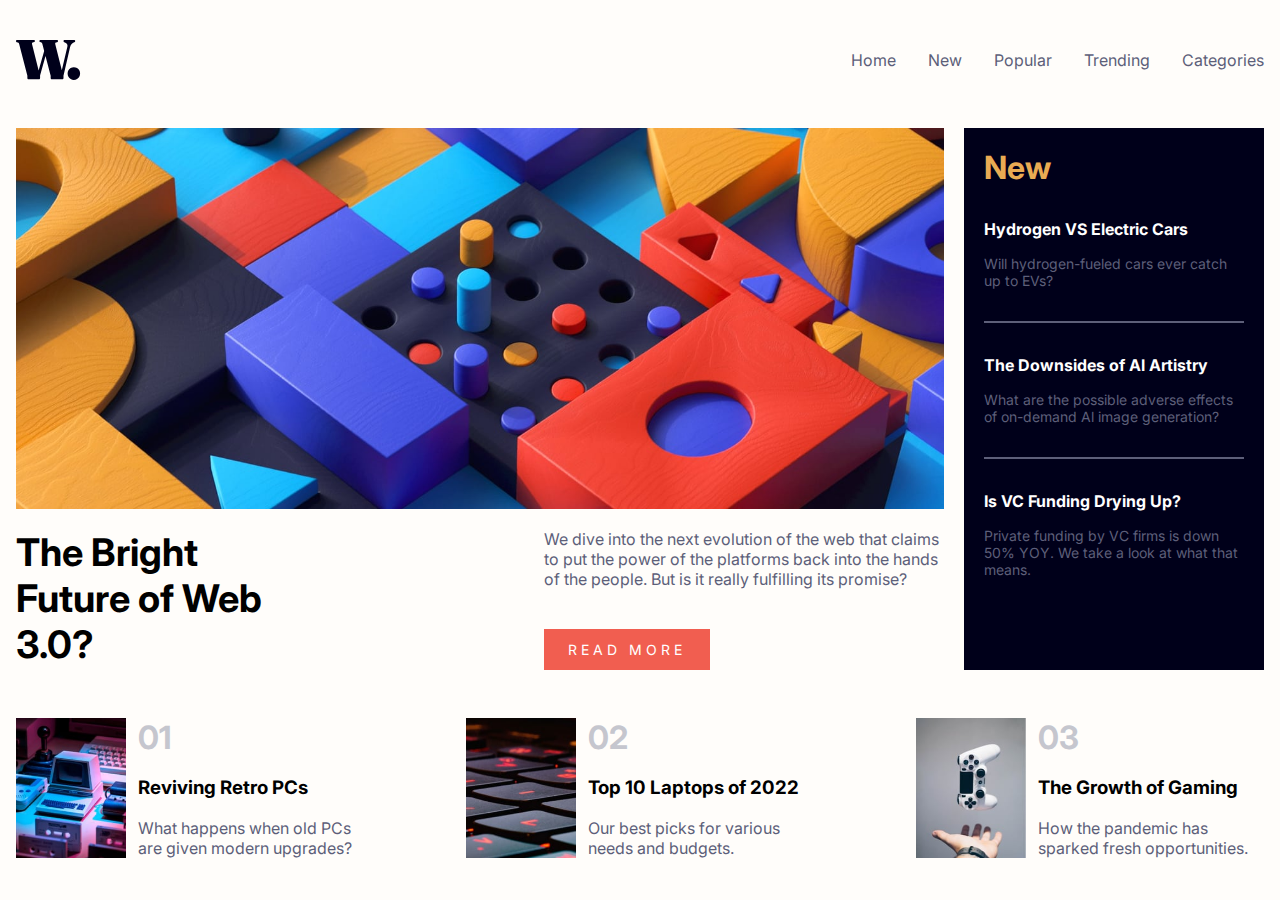
==== news-homepage-main/src/index.html @ 995ebb03 "feat: create news homepage to desktop" ====
<!DOCTYPE html>
<html lang="en">
  <head>
    <meta charset="UTF-8" />
    <meta name="viewport" content="width=device-width, initial-scale=1.0" />
    <link rel="stylesheet" href="./style.css" />
    <link rel="preconnect" href="https://fonts.googleapis.com" />
    <link rel="preconnect" href="https://fonts.gstatic.com" crossorigin />
    <link
      href="https://fonts.googleapis.com/css2?family=Inter:wght@400;700;800&display=swap"
      rel="stylesheet"
    />
    <link
      rel="icon"
      type="image/png"
      sizes="32x32"
      href="../assets/images/favicon-32x32.png"
    />

    <title>Frontend Mentor | News homepage</title>
  </head>
  <body>
    <main class="container">
      <header>
        <div>
          <img src="../assets/images/logo.svg" alt="logo" />
        </div>

        <nav>
          <ul>
            <li><a href="#">Home</a></li>
            <li><a href="#">New</a></li>
            <li><a href="#">Popular</a></li>
            <li><a href="#">Trending</a></li>
            <li><a href="#">Categories</a></li>
          </ul>
        </nav>
      </header>

      <div class="content-hero">
        <section class="content-main">
          <div>
            <div class="hero">
              <img src="../assets/images/image-web-3-desktop.jpg" alt="lego" />
            </div>
            <div class="text-container">
              <h1>The Bright Future of Web 3.0?</h1>
              <div class="text-action">
                <p>
                  We dive into the next evolution of the web that claims to put
                  the power of the platforms back into the hands of the people.
                  But is it really fulfilling its promise?
                </p>
                <div>
                  <button>Read More</button>
                </div>
              </div>
            </div>
          </div>
        </section>

        <article>
          <h1>New</h1>
          <div>
            <h2>Hydrogen VS Electric Cars</h2>
            <p>Will hydrogen-fueled cars ever catch up to EVs?</p>
          </div>

          <hr />

          <div>
            <h2>The Downsides of Al Artistry</h2>
            <p>
              What are the possible adverse effects of on-demand Al image
              generation?
            </p>
          </div>

          <hr />

          <div>
            <h2>Is VC Funding Drying Up?</h2>
            <p>
              Private funding by VC firms is down 50% YOY. We take a look at
              what that means.
            </p>
          </div>
        </article>
      </div>

      <section class="content-images">
        <div>
          <img src="../assets/images/image-retro-pcs.jpg" alt="retro-pcs" />
          <div class="content-text">
            <span>01</span>
            <h3>Reviving Retro PCs</h3>
            <p>What happens when old PCs are given modern upgrades?</p>
          </div>
        </div>
        <div>
          <img src="../assets/images/image-top-laptops.jpg" alt="top-laptops" />
          <div class="content-text">
            <span>02</span>
            <h3>Top 10 Laptops of 2022</h3>
            <p>Our best picks for various needs and budgets.</p>
          </div>
        </div>
        <div>
          <img
            src="../assets/images/image-gaming-growth.jpg"
            alt="gaming-growth"
          />
          <div class="content-text">
            <span>03</span>
            <h3>The Growth of Gaming</h3>
            <p>How the pandemic has sparked fresh opportunities.</p>
          </div>
        </div>
      </section>
    </main>
  </body>
</html>
---- news-homepage-main/src/style.css ----
* {
  margin: 0;
  padding: 0;
  box-sizing: border-box;
}

body {
  font-family: 'Inter', sans-serif;
  font-size: 16px;
  background: #fffdfa;
}

img {
  max-width: 100%;
  display: block;
}

.container {
  max-width: 1280px;
  width: 100%;
  margin: 0 auto;
  padding: 40px 16px;
}

header {
  display: flex;
  justify-content: space-between;
  align-items: center;
}

nav ul {
  display: flex;
  list-style: none;
  gap: 32px
}

nav li a {
  text-decoration: none;
  color: hsl(236, 13%, 42%)
}

.content-hero {
  display: flex;
  margin-top: 48px;
  gap: 20px
}

section.content-main {
  display: flex;
  flex-direction: column;
  gap: 20px;
}

section.content-main .hero {
  max-width: 100%;
}

section.content-main .text-container {
  display: flex;
  justify-content: space-between;
  max-width: 100%;
  margin-top: 20px;
}
section.content-main .text-container h1 {
  font-size: 38px;
  max-width: 254px;
}

section.content-main .text-action {
max-width: 400px;
font-size: 15px;
display: flex;
flex-direction: column;
justify-content: space-between;
}

section.content-main .text-action {
  color: hsl(236, 13%, 42%);
  font-size: 16px;
}


section.content-main .text-action button {
  background: hsl(5, 85%, 63%);
  border: none;
  cursor: pointer;
  color: white;
  text-transform: uppercase;
  padding: 12px 24px;
  font-size: 14px;
  font-family: 'Inter', sans-serif;
  letter-spacing: 4px;
  margin-top: 2.5rem;
} 

 article {
  background: hsl(240, 100%, 5%);
  color: white;
  max-width: 300px;
  padding: 20px;
  display: flex;
  flex-direction: column;
  gap: 32px;
}

article h1 {
  color: hsl(35, 77%, 62%);
  font-size: 32px;
}

article h2 {
  font-size: 16px;
  margin-bottom: 16px;
}

article p {
  font-size: 14px;
  color: hsl(236, 13%, 42%);
}

article hr {
  border: 1px solid hsl(236, 13%, 42%)
}

section.content-images {
  display: flex;
  margin-top: 48px;
  max-height: 140px;
  justify-content: space-between;
  width: 100%;
}

section.content-images div {
  display: flex;
  gap: 12px;
  max-width: 348px;
}

section.content-images .content-text {
  display: flex;
  flex-direction: column;
  justify-content: space-between;
}

section.content-images .content-text span{
  font-size: 32px;
  color: hsl(233, 8%, 79%);
  font-weight: bold;
}

section.content-images .content-text p {
  color: hsl(236, 13%, 42%)
}
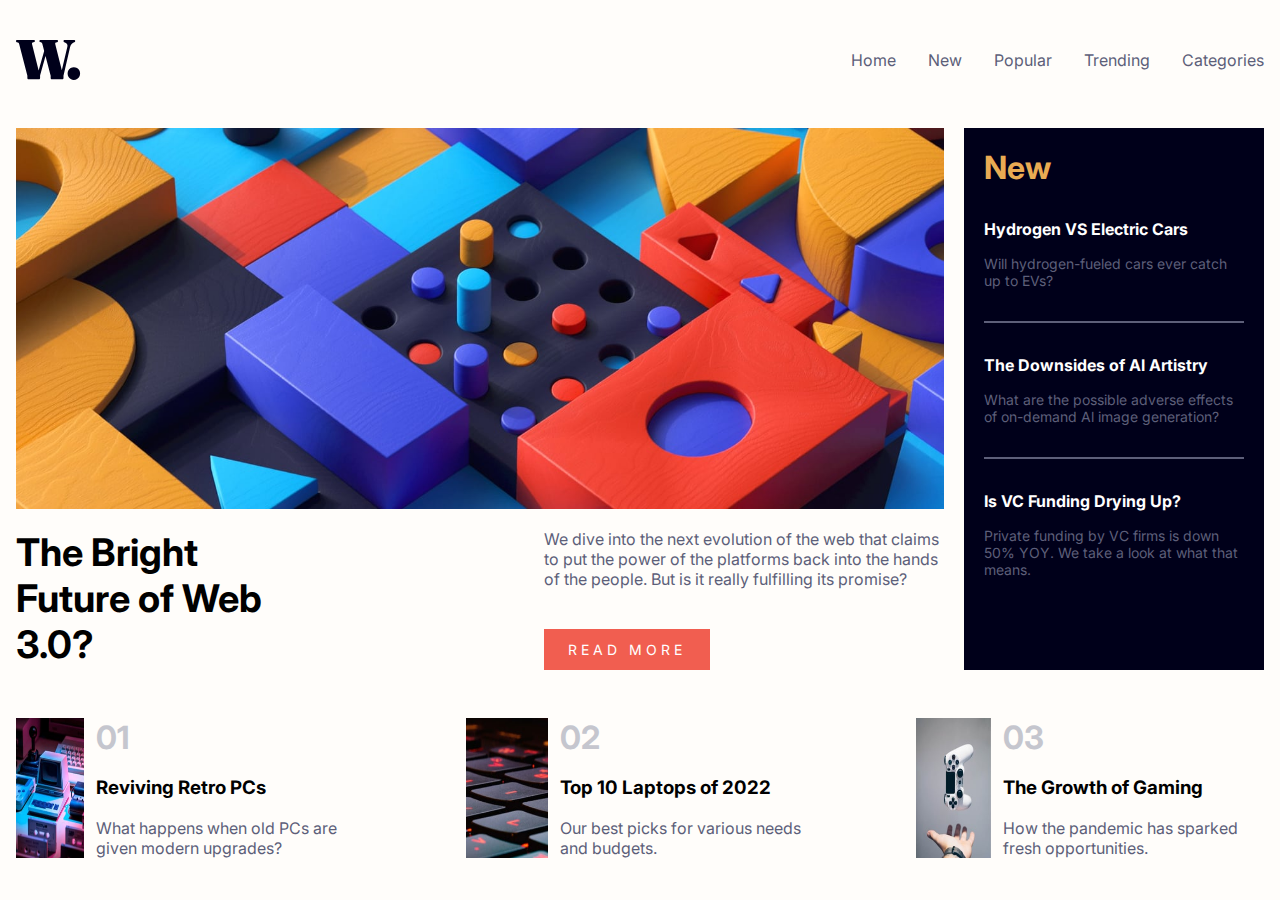
==== commit 64f0872e: "feat: add responsive styles" ====
--- a/news-homepage-main/src/index.html
+++ b/news-homepage-main/src/index.html
@@ -26,6 +26,24 @@
           <img src="../assets/images/logo.svg" alt="logo" />
         </div>
 
+        <button class="menu-open-icon">
+          <img src="../assets/images/icon-menu.svg" alt="menu" />
+        </button>
+
+        <div class="menu">
+          <button class="menu-close-icon">
+            <img src="../assets/images/icon-menu-close.svg" alt="menu" />
+          </button>
+
+          <ul>
+            <li><a href="#">Home</a></li>
+            <li><a href="#">New</a></li>
+            <li><a href="#">Popular</a></li>
+            <li><a href="#">Trending</a></li>
+            <li><a href="#">Categories</a></li>
+          </ul>
+        </div>
+
         <nav>
           <ul>
             <li><a href="#">Home</a></li>
@@ -36,87 +54,108 @@
           </ul>
         </nav>
       </header>
-
-      <div class="content-hero">
-        <section class="content-main">
-          <div>
-            <div class="hero">
-              <img src="../assets/images/image-web-3-desktop.jpg" alt="lego" />
-            </div>
-            <div class="text-container">
-              <h1>The Bright Future of Web 3.0?</h1>
-              <div class="text-action">
-                <p>
-                  We dive into the next evolution of the web that claims to put
-                  the power of the platforms back into the hands of the people.
-                  But is it really fulfilling its promise?
-                </p>
-                <div>
-                  <button>Read More</button>
+      <div class="page-content">
+        <div class="content-hero">
+          <section class="content-main">
+            <div>
+              <div class="hero">
+                <img
+                  srcset="
+                    ../assets/images/image-web-3-mobile.jpg  600w,
+                    ../assets/images/image-web-3-desktop.jpg 800w
+                  "
+                  src="../assets/images/image-web-3-desktop.jpg"
+                  alt="hero-image"
+                  sizes="(max-width: 600px) 600px,
+         800px"
+                />
+              </div>
+              <div class="text-container">
+                <h1>The Bright Future of Web 3.0?</h1>
+                <div class="text-action">
+                  <p>
+                    We dive into the next evolution of the web that claims to
+                    put the power of the platforms back into the hands of the
+                    people. But is it really fulfilling its promise?
+                  </p>
+                  <div>
+                    <button>Read More</button>
+                  </div>
                 </div>
               </div>
             </div>
+          </section>
+
+          <article>
+            <h1>New</h1>
+            <div>
+              <h2>Hydrogen VS Electric Cars</h2>
+              <p>Will hydrogen-fueled cars ever catch up to EVs?</p>
+            </div>
+
+            <hr />
+
+            <div>
+              <h2>The Downsides of Al Artistry</h2>
+              <p>
+                What are the possible adverse effects of on-demand Al image
+                generation?
+              </p>
+            </div>
+
+            <hr />
+
+            <div>
+              <h2>Is VC Funding Drying Up?</h2>
+              <p>
+                Private funding by VC firms is down 50% YOY. We take a look at
+                what that means.
+              </p>
+            </div>
+          </article>
+        </div>
+
+        <section class="content-images">
+          <div>
+            <div>
+              <img src="../assets/images/image-retro-pcs.jpg" alt="retro-pcs" />
+            </div>
+            <div class="content-text">
+              <span>01</span>
+              <h3>Reviving Retro PCs</h3>
+              <p>What happens when old PCs are given modern upgrades?</p>
+            </div>
+          </div>
+          <div>
+            <div>
+              <img
+                src="../assets/images/image-top-laptops.jpg"
+                alt="top-laptops"
+              />
+            </div>
+            <div class="content-text">
+              <span>02</span>
+              <h3>Top 10 Laptops of 2022</h3>
+              <p>Our best picks for various needs and budgets.</p>
+            </div>
+          </div>
+          <div>
+            <div>
+              <img
+                src="../assets/images/image-gaming-growth.jpg"
+                alt="gaming-growth"
+              />
+            </div>
+            <div class="content-text">
+              <span>03</span>
+              <h3>The Growth of Gaming</h3>
+              <p>How the pandemic has sparked fresh opportunities.</p>
+            </div>
           </div>
         </section>
+      </div>
+    </main>
 
-        <article>
-          <h1>New</h1>
-          <div>
-            <h2>Hydrogen VS Electric Cars</h2>
-            <p>Will hydrogen-fueled cars ever catch up to EVs?</p>
-          </div>
-
-          <hr />
-
-          <div>
-            <h2>The Downsides of Al Artistry</h2>
-            <p>
-              What are the possible adverse effects of on-demand Al image
-              generation?
-            </p>
-          </div>
-
-          <hr />
-
-          <div>
-            <h2>Is VC Funding Drying Up?</h2>
-            <p>
-              Private funding by VC firms is down 50% YOY. We take a look at
-              what that means.
-            </p>
-          </div>
-        </article>
-      </div>
-
-      <section class="content-images">
-        <div>
-          <img src="../assets/images/image-retro-pcs.jpg" alt="retro-pcs" />
-          <div class="content-text">
-            <span>01</span>
-            <h3>Reviving Retro PCs</h3>
-            <p>What happens when old PCs are given modern upgrades?</p>
-          </div>
-        </div>
-        <div>
-          <img src="../assets/images/image-top-laptops.jpg" alt="top-laptops" />
-          <div class="content-text">
-            <span>02</span>
-            <h3>Top 10 Laptops of 2022</h3>
-            <p>Our best picks for various needs and budgets.</p>
-          </div>
-        </div>
-        <div>
-          <img
-            src="../assets/images/image-gaming-growth.jpg"
-            alt="gaming-growth"
-          />
-          <div class="content-text">
-            <span>03</span>
-            <h3>The Growth of Gaming</h3>
-            <p>How the pandemic has sparked fresh opportunities.</p>
-          </div>
-        </div>
-      </section>
-    </main>
+    <script defer src="./index.js"></script>
   </body>
 </html>
--- a/news-homepage-main/src/style.css
+++ b/news-homepage-main/src/style.css
@@ -26,6 +26,14 @@
   display: flex;
   justify-content: space-between;
   align-items: center;
+}
+
+header .menu {
+  display: none
+}
+
+header .menu-open-icon {
+  display: none;
 }
 
 nav ul {
@@ -151,3 +159,85 @@
 section.content-images .content-text p {
   color: hsl(236, 13%, 42%)
 }
+
+
+@media only screen and (max-width: 600px) {
+
+  header .menu {
+    position: absolute;
+    top: 0;
+    right: 0;
+    background: #fffdfa;
+    height: 100%;
+    max-width: 300px;
+    width: 100%;
+    z-index: 100;
+    padding: 40px 16px;
+    flex-direction: column;
+    gap: 32px;
+    /* animation when display is flex */
+    animation: slideIn 0.5s ease-in-out;
+  }
+
+  header .menu-open-icon {
+    all: unset;
+    display: block;
+    cursor: pointer;
+  }
+
+  header .menu-close-icon {
+    all: unset;
+    cursor: pointer;
+    display: block;
+    margin-left: auto;
+  }
+
+  header .menu ul {
+    margin-top: 40px;
+    display: flex;
+    flex-direction: column;
+    gap: 32px;
+    list-style: none;
+  }
+
+  header .menu li a {
+    font-size: 20px;
+    text-decoration: none;
+    color: hsl(236, 13%, 42%)
+  }
+
+  nav {
+    display: none;
+  }
+
+  .content-hero {
+    flex-direction: column;
+    align-items: center;
+  }
+
+  section.content-main .text-container h1 {
+    font-size: 38px;
+    max-width: 312px;
+}
+
+  .content-main .text-container {
+    flex-direction: column;
+  }
+
+  section.content-main .text-action {
+    max-width: 100%;
+  }
+
+  article {
+    max-width: 100%;
+  }
+
+  section.content-images {
+    flex-direction: column;
+    gap: 40px;
+  }
+
+  section.content-images img{
+    max-width: 100px;
+  }
+} 